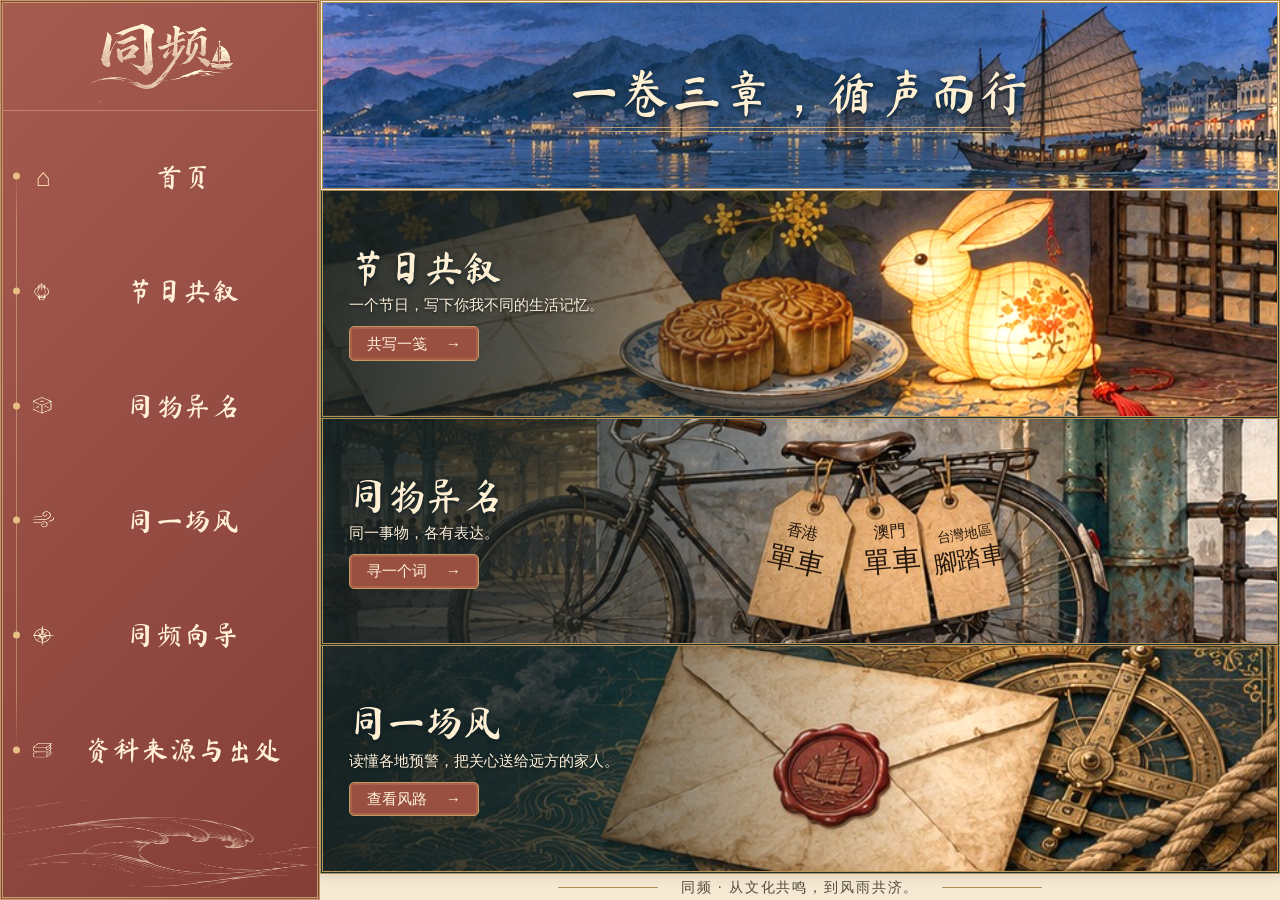
==== frontend/chapter-directory.html @ 0bf1185a "Apply approved cinnabar chapter directory" ====
<!doctype html>
<html lang="zh-CN">
<head>
<meta charset="utf-8">
<meta name="viewport" content="width=device-width, initial-scale=1">
<title>同频 · 篇章目录</title>
<style>
@font-face{font-family:Tongpin;src:url(assets/tongpin-brush.woff2) format("woff2");font-display:swap}
:root{color-scheme:light;--ink:#123832;--night:#082826;--gold:#b18b50;--line:#b18b507d;--paper:#f4e7cd;--song:"Songti SC",SimSun,serif;--brush:Tongpin,STXingkai,KaiTi,serif}
*{box-sizing:border-box}body{margin:0;color:var(--ink);font-family:var(--song);background:radial-gradient(ellipse at 60% 0,#fcf4e2,#ead8b5 115%);display:grid;grid-template-columns:clamp(170px,15vw,248px) minmax(0,1fr);min-height:100dvh}
a{text-decoration:none;color:inherit}button{font:inherit;color:inherit}a:focus-visible,button:focus-visible{outline:2px solid #c78c3d;outline-offset:4px}
aside{min-width:0;height:100dvh;position:sticky;top:0;overflow:auto;padding:clamp(20px,3vw,42px) clamp(13px,2vw,28px);color:#eee0bd;background:radial-gradient(ellipse at 20% 90%,#164744,transparent 65%),linear-gradient(150deg,#092623,#061d23);border-right:3px double #c5a366}
.brand{display:flex;align-items:center;justify-content:center;gap:12px;padding-bottom:27px;border-bottom:1px solid #b18b505c;font:clamp(32px,4vw,57px)/1 var(--brush);color:#f1d399}
.seal{display:grid;place-items:center;width:32px;height:43px;border:3px double #edd09b;border-radius:4px;background:#8c3627;color:#fff0cc;font:15px/1.05 KaiTi,var(--song);transform:rotate(-6deg)}
nav{margin-top:26px;position:relative;display:grid;gap:4px}
nav::before{content:"";position:absolute;left:12px;top:23px;bottom:23px;width:1px;background:linear-gradient(transparent,#c7a878 12% 88%,transparent)}
nav>a,nav>button{position:relative;display:flex;align-items:center;gap:13px;min-height:46px;width:100%;border:1px solid transparent;background:none;cursor:pointer;text-align:left;padding:6px 4px 6px 9px;font-size:clamp(14px,1.3vw,20px)}
nav>a::before,nav>button::before{content:"";width:6px;height:6px;flex:0 0 6px;border-radius:50%;background:#bfa370}
nav [aria-current],nav>a:hover,nav>button:hover{background:linear-gradient(90deg,#bf995027,transparent);color:#ffdf9e}
nav [aria-current]::before{background:#fff0be;box-shadow:0 0 9px 2px #d7a4558c}
main{min-width:0;padding:clamp(14px,2.4vw,42px);display:grid;grid-template-rows:auto repeat(3,minmax(149px,1fr)) auto;gap:clamp(10px,1.6vh,20px);min-height:100dvh}
.hero,.chapter{position:relative;isolation:isolate;overflow:hidden;border:3px double var(--gold);border-radius:11px;background:#f9ecd4;display:grid;align-content:center;padding:clamp(14px,2vw,34px);box-shadow:0 3px 10px #4f32151c}
.hero{min-height:clamp(130px,19vh,220px);--art:url(assets/directory-classical-harbor.jpg)}
.hero::before,.chapter::before{content:"";position:absolute;inset:0;z-index:-1;background-image:linear-gradient(90deg,#fbefd9 4%,#fbefd9 22%,#f7e9ceeb 35%,#f7e9ce59 51%,transparent 67%),var(--art);background-size:100% 100%,max(72%, 820px) auto;background-repeat:no-repeat;background-position:center,right center}
.hero h1{margin:0;font:clamp(30px,3.9vw,72px)/1.2 var(--brush);max-width:65%;letter-spacing:.025em}
.chapter h2{font:clamp(27px,3vw,52px)/1.13 var(--brush);margin:0 0 6px}
.chapter p{margin:0 0 10px;max-width:43%;font-size:clamp(13px,1.17vw,19px);line-height:1.4}
.chapter:nth-of-type(1){--art:url(assets/directory-classical-festival.jpg)}
.chapter:nth-of-type(2){--art:url(assets/directory-classical-words.jpg)}
.chapter:nth-of-type(3){--art:url(assets/directory-classical-storm.jpg)}
.cta{justify-self:start;border:1px solid #b87f4c;box-shadow:inset 0 0 0 2px #e5ac6b35;background:#943e2b;border-radius:5px;color:#fff0d7;padding:.42em 1.15em;font-size:clamp(14px,1.18vw,20px)}
.cta:hover{background:#793222}.cta span{margin-left:1em}
footer{text-align:center;font-size:clamp(12px,1vw,16px);letter-spacing:.13em;color:#524c37;padding:.3em 0}
dialog{width:min(530px,90vw);border:3px double var(--gold);border-radius:12px;background:#f8ebd2;color:var(--ink);padding:24px}dialog::backdrop{background:#061d23a0}dialog form{text-align:right}dialog button{cursor:pointer}dialog a{display:block;text-decoration:underline;margin:12px 0}
@media(max-width:720px){body{grid-template-columns:1fr}aside{position:static;height:auto;padding:10px;border-right:0;border-bottom:3px double #c5a366;display:grid;grid-template-columns:auto 1fr;gap:10px}.brand{font-size:25px;padding:0;border:0}.seal{display:none}nav{margin:0;display:flex;flex-wrap:wrap;gap:0}nav::before,nav>a::before,nav>button::before{display:none}nav>a,nav>button{width:auto;min-height:32px;font-size:13px;padding:4px 6px}main{min-height:0;padding:10px;grid-template-rows:auto repeat(3,minmax(140px,auto)) auto}.hero h1{max-width:78%}.chapter p{max-width:60%}.hero::before,.chapter::before{background-image:linear-gradient(90deg,#fbefd9 6%,#fbefd9 18%,#f7e9cecf 49%,transparent 88%),var(--art)}}
aside{
 background:radial-gradient(ellipse at 20% 93%,#662b2d,transparent 72%),linear-gradient(150deg,#521e26,#35141d);
}
.brand{display:block;padding-bottom:22px}
.brand img{
 display:block;width:100%;margin:auto;
 filter:grayscale(1) brightness(.78) contrast(1.85) sepia(.72);
 mix-blend-mode:screen;
}
@media(max-width:720px){
 .brand{padding:0;align-self:center}
 .brand img{width:66px}
}
.hero{justify-items:center;text-align:center}
.hero::before{
 background-image:linear-gradient(90deg,#f8ead3aa,#f9edd6e8 28%,#f9edd6ed 72%,#f8ead3aa),var(--art);
 background-size:100% 100%,cover;
 background-position:center;
}
.hero h1{max-width:100%;color:#123832}
.chapter::before{background-size:100% 100%,cover;background-position:center,right center}
body{grid-template-columns:clamp(118px,14vw,228px) minmax(0,1fr)}
aside{
 display:flex;flex-direction:column;gap:0;padding:0;
 background:linear-gradient(115deg,#e9cfd0,#dcb7bd);
 border:3px double #ad777b;color:#482d2c;
}
.brand{
 display:grid;place-items:center;padding:0;min-height:clamp(68px,12vh,116px);
 border-bottom:1px solid #ad777b70;color:#623339;
}
.brand-word{
 font:400 clamp(32px,4.6vw,68px)/1 "STXingkai","华文行楷",KaiTi,var(--brush);
 letter-spacing:.08em;padding-left:.08em;
}
nav{flex:1;margin:0;display:grid;grid-template-rows:repeat(6,minmax(52px,1fr));gap:0;padding:8px 4px}
nav::before,nav>a::before,nav>button::before{display:none}
nav>a,nav>button{
 display:grid;place-items:center;text-align:center;padding:8px 4px;
 width:100%;font:400 clamp(17px,2.1vw,32px)/1.25 var(--brush);
 letter-spacing:.045em;overflow-wrap:anywhere;
}
nav>a:hover,nav>button:hover{background:#fff0e23d;color:#623339}
@media(max-width:720px){
 aside{position:sticky;top:0;height:100dvh}
 .hero h1{font-size:clamp(22px,4.6vw,32px)}
}
@media(max-width:400px){
 body{grid-template-columns:94px minmax(0,1fr)}
 nav>a,nav>button{font-size:16px}
}
aside{
 background:linear-gradient(135deg,#a65b4f,#843e37);
 border-color:#c09a69;color:#fff0d7;
}
.brand{color:#ffe5bc;border-bottom-color:#edcc9c65}
nav>a:hover,nav>button:hover{background:#fff0d726;color:#fff8e8}
.chapter{color:#fff2d6;background:#193233;border-color:#b89459}
.chapter::before{
 background-image:linear-gradient(90deg,#131b1be8 0%,#131b1bbf 23%,#131b1b4d 47%,transparent 66%),var(--art);
 background-size:100% 100%,cover;
 background-position:center,right center;
}
.chapter h2,.chapter p{text-shadow:0 1px 3px #101616}
.chapter .cta{background:#8b4235;color:#fff3dc;border-color:#c59764}
.chapter .cta:hover{background:#a35645}
@media(max-width:720px){
 .chapter::before{background-image:linear-gradient(90deg,#131b1be8,#131b1bbf 36%,#131b1b38 66%,transparent),var(--art)}
}
.hero::before{
 background-image:linear-gradient(90deg,#f8ead38a,#f9edd6c9 28%,#f9edd6cf 72%,#f8ead38a),var(--art);
}
.hero h1{
 font-family:"STXingkai","华文行楷",KaiTi,var(--brush);
 font-weight:400;letter-spacing:.045em;text-shadow:0 1px 4px #fff3da80;
}
main{padding-inline-start:0}
.hero,.chapter{border-start-start-radius:0;border-end-start-radius:0}
aside{isolation:isolate}
nav{position:relative;padding-inline:clamp(7px,1.25vw,22px) 4px}
nav::before{
 display:block;left:clamp(8px,1vw,17px);top:8.5%;bottom:8.5%;
 background:linear-gradient(transparent,#f1ce946e 9% 91%,transparent);
}
nav>a,nav>button{padding-inline:clamp(6px,1vw,18px) 4px}
nav>a::before,nav>button::before{
 display:block;position:absolute;left:calc(clamp(8px,1vw,17px) - clamp(7px,1.25vw,22px) - 4px);
 top:50%;transform:translateY(-50%);width:7px;height:7px;background:#e8bf85;
}
nav>a:hover::before,nav>button:hover::before,
nav>a:focus-visible::before,nav>button:focus-visible::before{
 background:#fff0c8;box-shadow:0 0 9px #efba83;
}
aside::after{
 content:"";position:absolute;z-index:-1;pointer-events:none;inset:auto 0 0;
 height:clamp(52px,11vh,106px);opacity:.55;
 background:
  repeating-radial-gradient(ellipse at 16% 160%,transparent 0 8px,#ecc38c 9px 10px,transparent 11px 15px),
  repeating-radial-gradient(ellipse at 95% 150%,transparent 0 9px,#e2a972 10px 11px,transparent 12px 16px);
 mask-image:linear-gradient(transparent,#000 84%);
}
nav{padding-bottom:clamp(48px,10vh,100px)}
nav::before{top:7%;bottom:calc(clamp(48px,10vh,100px) + 7%)}
nav>a,nav>button{
 display:grid;grid-template-columns:22px minmax(0,1fr);align-items:center;gap:5px;
}
.nav-icon{
 width:22px;height:22px;display:block;
 background:url(assets/directory-gold-icons.png) right var(--icon-y) / 36px 258px no-repeat;
 filter:grayscale(1) brightness(.82) contrast(1.9) sepia(.8);mix-blend-mode:screen;
}
.nav-icon.home{background:none;font:25px/1 Georgia,serif;filter:none;color:#eac48d}
.nav-icon.home::after{content:"⌂"}
.nav-icon.festival{--icon-y:-54px}.nav-icon.words{--icon-y:-97px}
.nav-icon.storm{--icon-y:-139px}.nav-icon.guide{--icon-y:-181px}.nav-icon.sources{--icon-y:-224px}
aside::after{
 height:clamp(54px,13vh,130px);opacity:.72;
 background:url(assets/directory-gold-waves.png) left center/108% 108% no-repeat;
 filter:grayscale(1) brightness(.75) contrast(1.8) sepia(.85);
 mix-blend-mode:screen;mask-image:linear-gradient(transparent,#000 38%);
}
.tag-window{position:absolute;inset:0;container-type:size;pointer-events:none;z-index:-1;overflow:hidden}
.tag-image{position:absolute;right:0;top:50%;transform:translateY(-50%);width:max(100%,calc(100cqh * 12.70));aspect-ratio:2172/171;container-type:inline-size}
.bike-tag{
 position:absolute;top:54%;transform:translate(-50%,-50%) rotate(var(--tilt));
 display:grid;text-align:center;white-space:nowrap;color:#312418;
 font:400 clamp(11px,1.05cqw,38px)/1.05 "STXingkai","华文行楷",KaiTi,var(--brush);
}
.bike-tag small{font:600 .57em/1.6 var(--song);letter-spacing:0}
.hong-kong{left:83.25%;--tilt:12deg}.macao{left:86.48%;--tilt:-5deg}.taiwan{left:89.15%;--tilt:-10deg}
@media(max-height:550px){nav{padding-bottom:44px}}
.bike-tag{
 top:58%;font-family:"STZhongsong","华文中宋","PMingLiU",var(--song);font-size:clamp(13px,1cqw,36px);font-weight:400;line-height:1.18;
 color:#24170d;text-shadow:none;
}
.bike-tag small{font-family:inherit;font-weight:400}
.bike-tag.taiwan{font-size:clamp(11px,.85cqw,30px)}
@media(max-width:720px){
 nav>a,nav>button{font-size:14px;letter-spacing:0;gap:1px;padding-inline:4px 2px;grid-template-columns:20px minmax(0,1fr)}
 nav>a span,nav>button span{max-width:100%}
 .chapter.vocabulary::before{background-image:linear-gradient(90deg,#131b1beb,#131b1bb2 20%,#131b1b18 34%,transparent 44%),var(--art)}
 .chapter.vocabulary p{max-width:36%}
}
@media(min-width:721px){
 .chapter.vocabulary::before{background-image:linear-gradient(90deg,#131b1be8,#131b1bb6 24%,#131b1b26 49%,transparent 62%),var(--art)}
}
.brand img{width:clamp(72px,76%,175px);margin:0 auto}
main{gap:0}
.hero,.chapter{border-radius:0}
.chapter{border-top:0}
.hero h1{
 position:relative;padding:.08em .22em .19em;
 font-family:var(--brush);letter-spacing:.025em;text-shadow:none;
}
.hero h1::after{
 content:"";position:absolute;inset:auto 0 0;height:3px;
 border-block:1px solid #b78a49a0;
 mask-image:linear-gradient(90deg,transparent,#000 12% 88%,transparent);
}
footer{display:flex;align-items:center;justify-content:center;gap:clamp(8px,1.8vw,26px);padding:.65em 5px .3em}
footer::before,footer::after{
 content:"";width:min(12%,100px);height:1px;background:#b38d54;flex-shrink:0;
}
@media(max-width:720px){.chapter.vocabulary p{max-width:24%}}
html,body{height:100%;overflow:hidden}
body{height:100dvh;min-height:0}
main{
 height:100dvh;min-height:0;padding:0;
 grid-template-rows:minmax(0,.84fr) repeat(3,minmax(0,1fr)) auto;
}
.hero,.chapter{min-height:0;padding-block:0}
aside{height:100dvh;min-height:0;overflow:hidden}
nav{min-height:0;grid-template-rows:repeat(6,minmax(0,1fr))}
nav>a,nav>button{min-height:0}
footer{margin:0;padding:4px 6px;line-height:1.25;font-size:clamp(10px,1.6vh,16px)}
@media(max-height:690px){
 .chapter h2{font-size:clamp(19px,4.6vh,32px);margin-bottom:3px}
 .chapter p{font-size:clamp(11px,2vh,14px);margin-bottom:5px}
 .chapter .cta{font-size:clamp(11px,2.1vh,15px);padding-block:.28em}
 .hero h1{font-size:clamp(21px,5.2vh,48px)}
}
dialog{max-height:90dvh;overflow:auto}
.hero::before{
 background-image:linear-gradient(90deg,#112b3624,#12263070 33%,#12263070 67%,#112b3624),var(--art);
}
.hero h1{color:#ffedc4;text-shadow:0 2px 5px #0e2028}
.hero h1::after{border-color:#e9bd77bc}
</style>
<link rel="stylesheet" href="directory-lighting.css"></head>
<body>
<aside>
  <a class="brand" href="index.html#home"><img src="assets/directory-classic-logo.png" alt="同频"></a>
  <nav aria-label="主导航">
    <a href="index.html#home"><i class="nav-icon home" aria-hidden="true"></i><span>首页</span></a>

    <a href="index.html#culture"><i class="nav-icon festival" aria-hidden="true"></i><span>节日共叙</span></a>
    <a href="index.html#words"><i class="nav-icon words" aria-hidden="true"></i><span>同物异名</span></a>
    <a href="index.html#storm"><i class="nav-icon storm" aria-hidden="true"></i><span>同一场风</span></a>
    <button type="button" data-dialog="guide"><i class="nav-icon guide" aria-hidden="true"></i><span>同频向导</span></button>
    <button type="button" data-dialog="sources"><i class="nav-icon sources" aria-hidden="true"></i><span>资料来源与出处</span></button>
  </nav>
</aside>
<main id="directory">
  <header class="hero"><h1>一卷三章，循声而行</h1></header>
  <section class="chapter">
    <h2>节日共叙</h2>
    <p>一个节日，写下你我不同的生活记忆。</p>
    <a class="cta" href="index.html#culture">共写一笺 <span aria-hidden="true">→</span></a>
  </section>
  <section class="chapter vocabulary">
    <div class="tag-window">
      <div class="tag-image">
        <span class="bike-tag hong-kong"><small>香港</small>單車</span>
        <span class="bike-tag macao"><small>澳門</small>單車</span>
        <span class="bike-tag taiwan"><small>台灣地區</small>腳踏車</span>
      </div>
    </div>
    <h2>同物异名</h2>
    <p>同一事物，各有表达。</p>
    <a class="cta" href="index.html#words">寻一个词 <span aria-hidden="true">→</span></a>
  </section>
  <section class="chapter">
    <h2>同一场风</h2>
    <p>读懂各地预警，把关心送给远方的家人。</p>
    <a class="cta" href="index.html#storm">查看风路 <span aria-hidden="true">→</span></a>
  </section>
  <footer>同频 · 从文化共鸣，到风雨共济。</footer>
</main>
<script>
document.addEventListener("click", event => {
  const control = event.target.closest("a[href], button[data-dialog]");
  if (!control || window.parent === window) return;
  const action = control.dataset.dialog || control.hash.slice(1);
  if (!["home", "culture", "words", "storm", "guide", "sources"].includes(action)) return;
  event.preventDefault();
  window.parent.postMessage({ type: "tongpin-directory", action }, location.origin);
});
</script></body>
</html>
---- frontend/directory-lighting.css ----
body{grid-template-columns:320px minmax(0,1fr);background:#f5e9d3}
.hero::before{
 background-image:linear-gradient(90deg,#18333d05,#25373f54 34%,#25373f54 67%,#18333d05),var(--art);
 filter:brightness(1.13) saturate(.95);
}
.chapter::before{filter:brightness(1.15) saturate(.96)}
.hero h1,.chapter h2{color:#fff0d4;text-shadow:0 2px 5px #0d1c24}
.chapter p{color:#fff2db}
.chapter .cta{background:#9a5040}
@media(max-width:1100px){
 body{grid-template-columns:clamp(116px,28vw,320px) minmax(0,1fr)}
}
@media(max-width:400px){
 body{grid-template-columns:100px minmax(0,1fr)}
}@media(max-width:720px){
 .chapter.vocabulary::before{background-position:center,right -64px center}
 .chapter.vocabulary .tag-image{right:-64px}
 .chapter.vocabulary .cta{padding-inline:.65em}
}
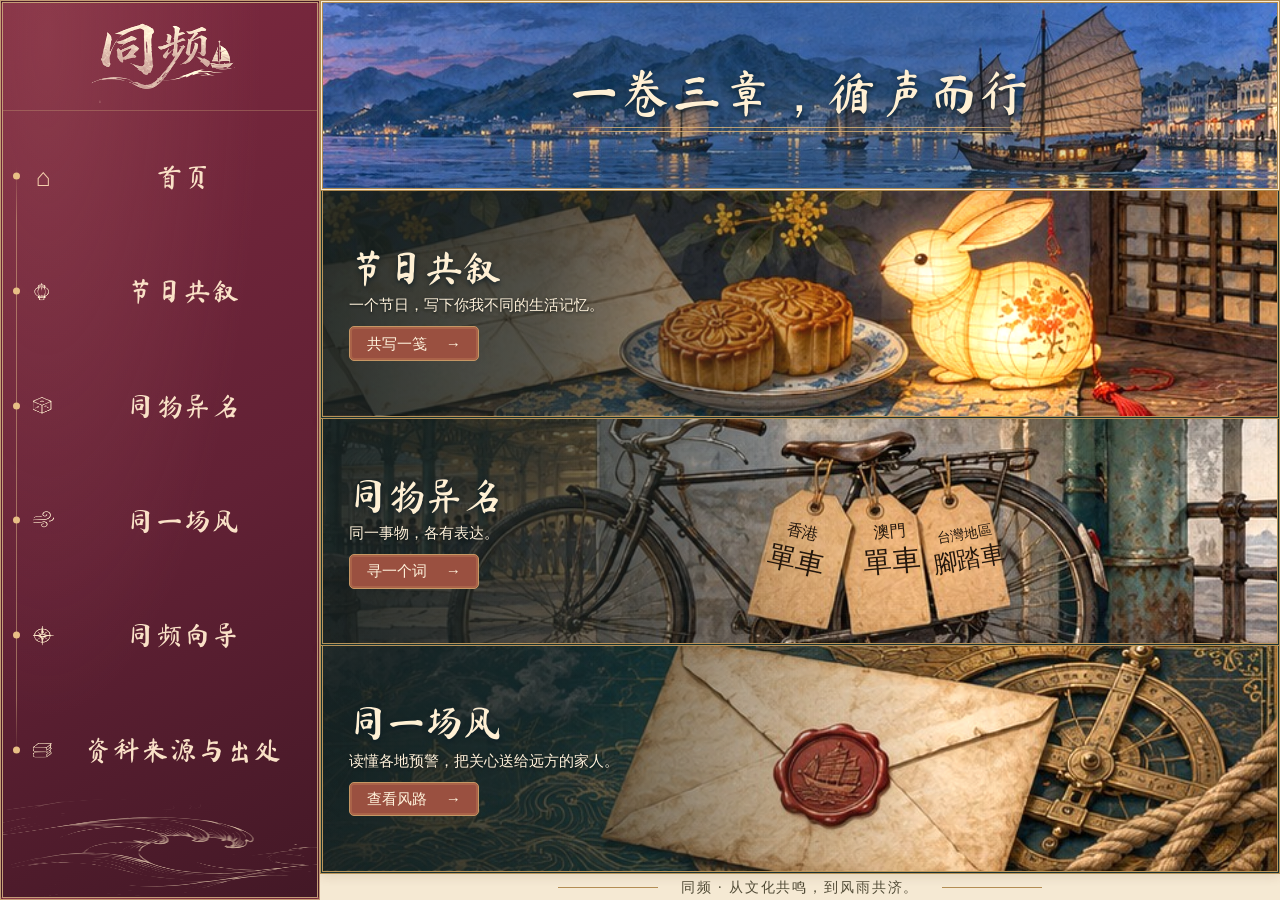
==== commit c00d2b89: "Apply approved Tongpin homepage and chapter refinements" ====
--- a/frontend/chapter-directory.html
+++ b/frontend/chapter-directory.html
@@ -221,7 +221,7 @@
 .hero h1{color:#ffedc4;text-shadow:0 2px 5px #0e2028}
 .hero h1::after{border-color:#e9bd77bc}
 </style>
-<link rel="stylesheet" href="directory-lighting.css"></head>
+<link rel="stylesheet" href="directory-lighting.css"><link rel="stylesheet" href="sidebar.css?v=wine-red"></head>
 <body>
 <aside>
   <a class="brand" href="index.html#home"><img src="assets/directory-classic-logo.png" alt="同频"></a>
--- a/frontend/sidebar.css
+++ b/frontend/sidebar.css
@@ -0,0 +1,79 @@
+:root{
+ --rail-red:radial-gradient(ellipse at 14% 4%,#b9676b48,transparent 56%),linear-gradient(154deg,#7c293f,#622135 57%,#431826);
+ --rail-gold:#c49c76;
+ --rail-text:#f9e1c7;
+ --rail-selected:linear-gradient(90deg,#dda98246,#dda98214);
+}
+body>aside,body.scroll-edition:is([data-page=culture],[data-page=words],[data-page=storm])>#studioRail{
+ background:var(--rail-red)!important;border-color:var(--rail-gold)!important;color:var(--rail-text);
+}
+body>aside .brand{border-bottom-color:#c49c7660}
+body>aside nav>a[aria-current="page"]{background:var(--rail-selected);color:#fff0d9;border-block-color:#dda98248}
+body.scroll-edition:is([data-page=culture],[data-page=words],[data-page=storm]){
+ --rail:320px!important;
+}
+body.scroll-edition:is([data-page=culture],[data-page=words],[data-page=storm])>#studioRail{
+ padding:0!important;overflow:auto;isolation:isolate;
+}
+body.scroll-edition:is([data-page=culture],[data-page=words],[data-page=storm])>#studioRail::after{
+ content:"";display:block!important;position:absolute;z-index:-1;pointer-events:none;inset:auto 0 0;
+ height:clamp(54px,13vh,130px);opacity:.68;
+ background:url("assets/directory-gold-waves.png") left center/108% 108% no-repeat;
+ filter:grayscale(1) brightness(.75) contrast(1.8) sepia(.85);mix-blend-mode:screen;
+ mask-image:linear-gradient(transparent,#000 38%);
+}
+body.scroll-edition:is([data-page=culture],[data-page=words],[data-page=storm])>#studioRail .brand{
+ position:relative;flex:0 0 auto;display:block!important;width:100%;min-height:clamp(58px,13vh,112px);
+ background:transparent!important;
+ border-bottom:1px solid #c49c7660!important;
+}
+body.scroll-edition:is([data-page=culture],[data-page=words],[data-page=storm])>#studioRail .brand::after{
+ content:"";position:absolute;inset:0;background:url("assets/directory-classic-logo.png") center/auto 68% no-repeat;
+ filter:grayscale(1) brightness(.85) contrast(1.85) sepia(.82);
+ mix-blend-mode:screen;pointer-events:none;
+}
+body.scroll-edition:is([data-page=culture],[data-page=words],[data-page=storm])>#studioRail nav:not(#studioLinks){display:none!important}
+body.scroll-edition:is([data-page=culture],[data-page=words],[data-page=storm])>#studioRail #studioLinks{
+ display:grid!important;position:relative!important;inset:auto!important;flex:1;align-content:stretch;
+ grid-template-rows:repeat(7,minmax(0,1fr));gap:0!important;width:100%!important;min-height:310px;
+ margin:0!important;padding:5px 5px clamp(28px,9vh,95px) 14px!important;background:transparent!important;
+}
+#studioRail #studioLinks::before{
+ content:"";display:block;position:absolute;top:6%;bottom:17%;left:13px;width:1px;
+ background:linear-gradient(transparent,#f1ce946e 9% 91%,transparent);
+}
+body.scroll-edition #studioRail #studioLinks button{
+ position:relative!important;display:grid!important;grid-template-columns:23px minmax(0,1fr);align-items:center;
+ width:100%;min-height:0;text-align:center;padding:4px 3px 4px 13px!important;
+ color:var(--rail-text)!important;border:1px solid transparent!important;border-radius:0;
+ font:400 clamp(13px,1.9vw,29px)/1.2 TongpinBrush,KaiTi,serif;text-shadow:none!important;
+}
+body.scroll-edition #studioRail #studioLinks button::before{
+ content:"";position:absolute;top:50%;left:-5px;width:7px;height:7px;transform:translateY(-50%);
+ border-radius:50%;background:#e8bf85;
+}
+body.scroll-edition #studioRail #studioLinks button:is(:hover,:focus-visible,[aria-current="page"]){
+ background:var(--rail-selected)!important;color:#fff0d9!important;border-block-color:#dda98248!important;
+}
+#studioLinks .nav-icon{
+ width:22px;height:22px;display:block;background:url("assets/directory-gold-icons.png") right var(--icon-y)/36px 258px no-repeat;
+ filter:grayscale(1) brightness(.82) contrast(1.9) sepia(.8);mix-blend-mode:screen;
+}
+#studioLinks :is(.home,.chapters){background:none;font:25px/1 Georgia,serif;filter:none;color:#eac48d}
+#studioLinks .home::after{content:"⌂"}
+#studioLinks .chapters::after{content:"▤"}
+#studioLinks .festival{--icon-y:-54px}
+#studioLinks .words{--icon-y:-97px}
+#studioLinks .storm{--icon-y:-139px}
+#studioLinks .guide{--icon-y:-181px}
+#studioLinks .sources{--icon-y:-224px}
+@media(max-width:1100px){
+ body.scroll-edition:is([data-page=culture],[data-page=words],[data-page=storm]){--rail:clamp(116px,28vw,320px)!important}
+}
+@media(max-width:660px){
+ body.scroll-edition:is([data-page=culture],[data-page=words],[data-page=storm]){--rail:clamp(94px,25vw,160px)!important}
+}
+@media(max-width:440px){
+ body.scroll-edition #studioRail #studioLinks button{grid-template-columns:1fr;padding-inline:4px!important}
+ #studioLinks .nav-icon{display:none}
+}
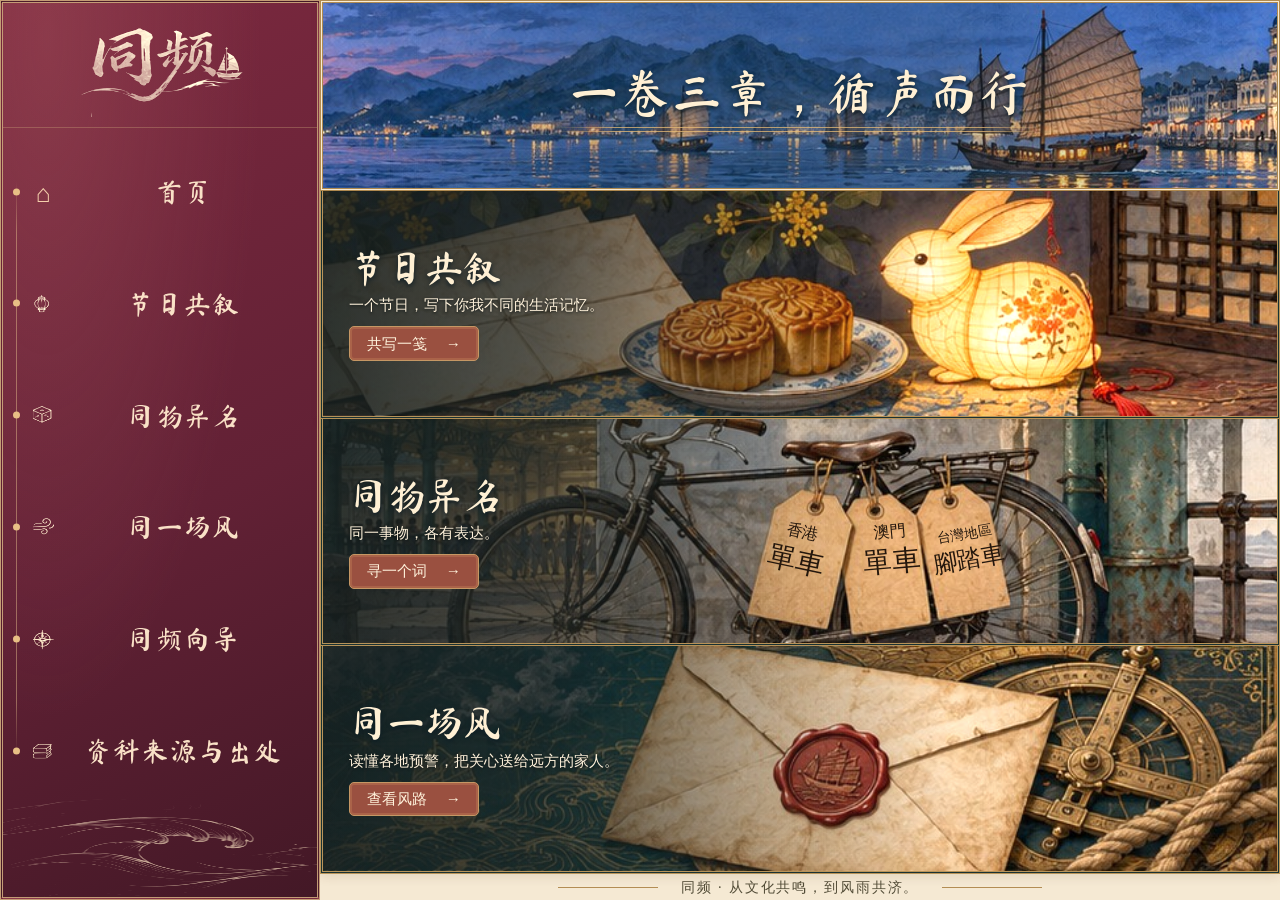
==== commit f4df2f22: "Apply approved Feibai title and sticky search design" ====
--- a/frontend/chapter-directory.html
+++ b/frontend/chapter-directory.html
@@ -179,7 +179,7 @@
 @media(min-width:721px){
  .chapter.vocabulary::before{background-image:linear-gradient(90deg,#131b1be8,#131b1bb6 24%,#131b1b26 49%,transparent 62%),var(--art)}
 }
-.brand img{width:clamp(72px,76%,175px);margin:0 auto}
+.brand img{width:min(84%,235px);max-height:100%;object-fit:contain;margin:0 auto}
 main{gap:0}
 .hero,.chapter{border-radius:0}
 .chapter{border-top:0}
--- a/frontend/sidebar.css
+++ b/frontend/sidebar.css
@@ -28,7 +28,7 @@
  border-bottom:1px solid #c49c7660!important;
 }
 body.scroll-edition:is([data-page=culture],[data-page=words],[data-page=storm])>#studioRail .brand::after{
- content:"";position:absolute;inset:0;background:url("assets/directory-classic-logo.png") center/auto 68% no-repeat;
+ content:"";position:absolute;inset:0;background:url("assets/directory-classic-logo.png") center/min(84%,235px) auto no-repeat;
  filter:grayscale(1) brightness(.85) contrast(1.85) sepia(.82);
  mix-blend-mode:screen;pointer-events:none;
 }
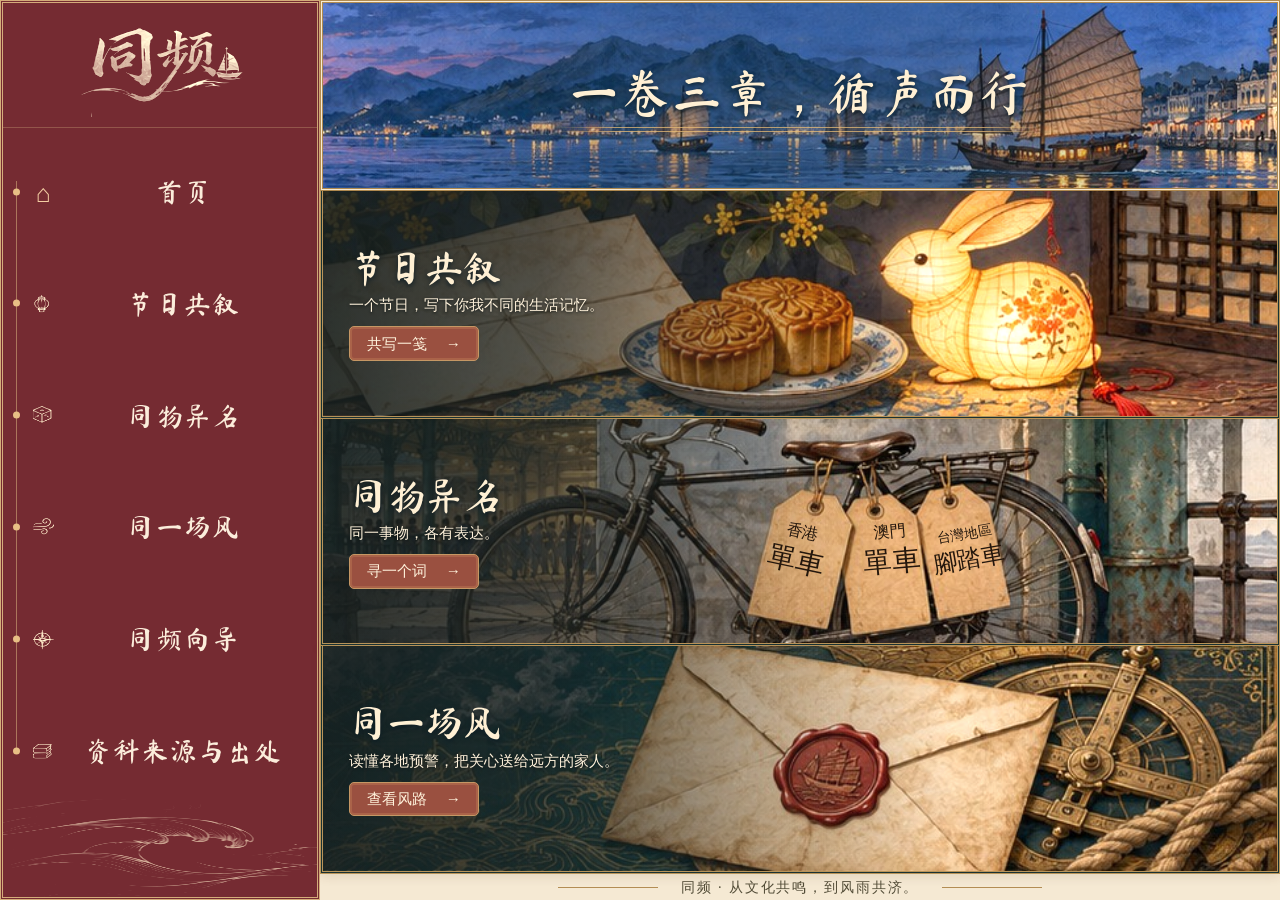
==== commit 5c672e42: "Apply approved dark red rail and chapter headings" ====
--- a/frontend/chapter-directory.html
+++ b/frontend/chapter-directory.html
@@ -221,7 +221,7 @@
 .hero h1{color:#ffedc4;text-shadow:0 2px 5px #0e2028}
 .hero h1::after{border-color:#e9bd77bc}
 </style>
-<link rel="stylesheet" href="directory-lighting.css"><link rel="stylesheet" href="sidebar.css?v=wine-red"></head>
+<link rel="stylesheet" href="directory-lighting.css"><link rel="stylesheet" href="sidebar.css?v=dark-red"></head>
 <body>
 <aside>
   <a class="brand" href="index.html#home"><img src="assets/directory-classic-logo.png" alt="同频"></a>
--- a/frontend/sidebar.css
+++ b/frontend/sidebar.css
@@ -1,13 +1,14 @@
 :root{
- --rail-red:radial-gradient(ellipse at 14% 4%,#b9676b48,transparent 56%),linear-gradient(154deg,#7c293f,#622135 57%,#431826);
- --rail-gold:#c49c76;
- --rail-text:#f9e1c7;
- --rail-selected:linear-gradient(90deg,#dda98246,#dda98214);
+ --rail-red:#752b32;
+ --rail-gold:#d5ad7b;
+ --rail-text:#fbeddb;
+ --rail-selected:#883d43;
 }
 body>aside,body.scroll-edition:is([data-page=culture],[data-page=words],[data-page=storm])>#studioRail{
  background:var(--rail-red)!important;border-color:var(--rail-gold)!important;color:var(--rail-text);
 }
 body>aside .brand{border-bottom-color:#c49c7660}
+body>aside nav::before{background:var(--rail-gold);opacity:.58}
 body>aside nav>a[aria-current="page"]{background:var(--rail-selected);color:#fff0d9;border-block-color:#dda98248}
 body.scroll-edition:is([data-page=culture],[data-page=words],[data-page=storm]){
  --rail:320px!important;
@@ -40,7 +41,7 @@
 }
 #studioRail #studioLinks::before{
  content:"";display:block;position:absolute;top:6%;bottom:17%;left:13px;width:1px;
- background:linear-gradient(transparent,#f1ce946e 9% 91%,transparent);
+ background:var(--rail-gold);opacity:.58;
 }
 body.scroll-edition #studioRail #studioLinks button{
  position:relative!important;display:grid!important;grid-template-columns:23px minmax(0,1fr);align-items:center;
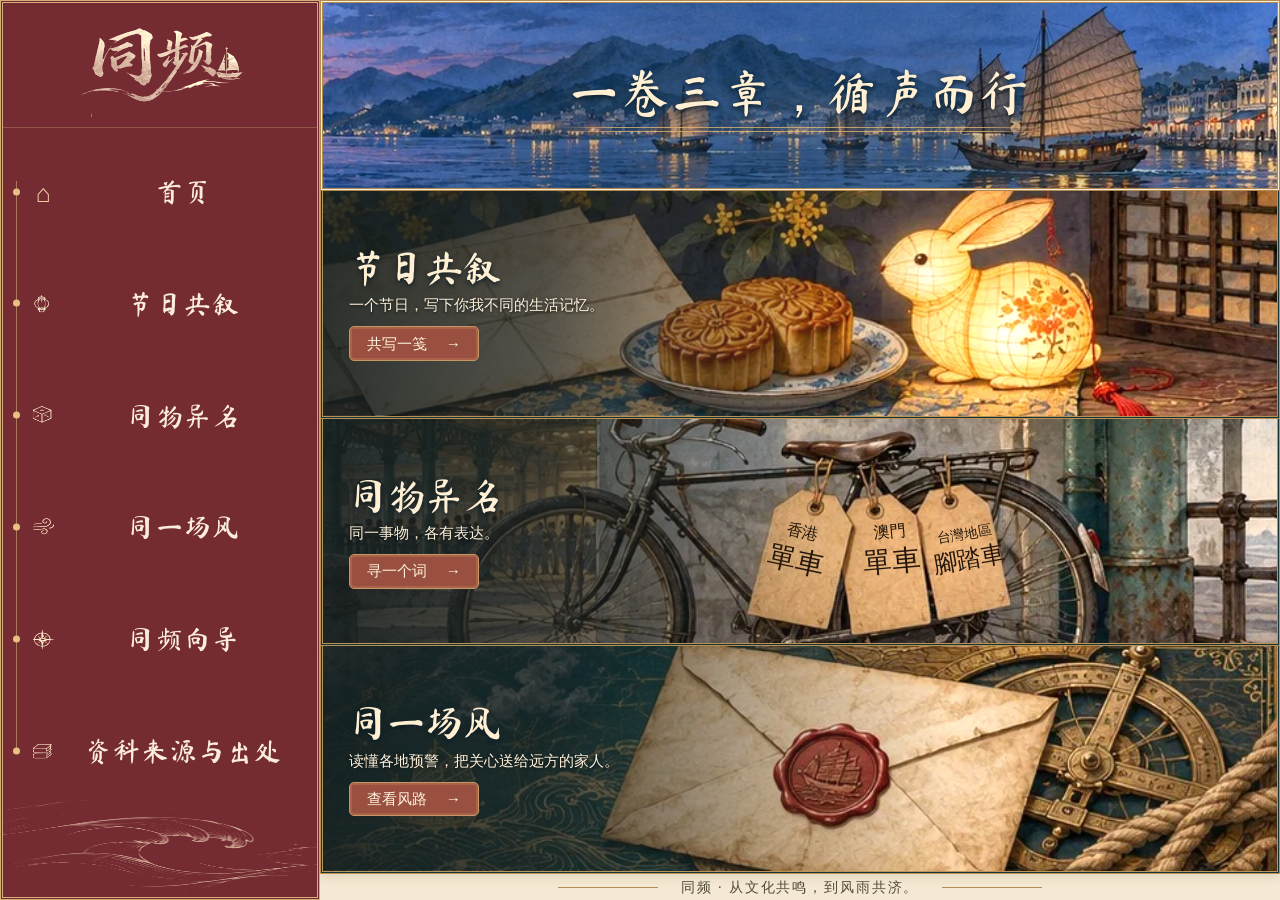
==== commit 7be5321c: "Speed up festival and chapter artwork loading" ====
--- a/frontend/chapter-directory.html
+++ b/frontend/chapter-directory.html
@@ -20,14 +20,14 @@
 nav [aria-current]::before{background:#fff0be;box-shadow:0 0 9px 2px #d7a4558c}
 main{min-width:0;padding:clamp(14px,2.4vw,42px);display:grid;grid-template-rows:auto repeat(3,minmax(149px,1fr)) auto;gap:clamp(10px,1.6vh,20px);min-height:100dvh}
 .hero,.chapter{position:relative;isolation:isolate;overflow:hidden;border:3px double var(--gold);border-radius:11px;background:#f9ecd4;display:grid;align-content:center;padding:clamp(14px,2vw,34px);box-shadow:0 3px 10px #4f32151c}
-.hero{min-height:clamp(130px,19vh,220px);--art:url(assets/directory-classical-harbor.jpg)}
+.hero{min-height:clamp(130px,19vh,220px);--art:url(assets/directory-classical-harbor-fast.webp)}
 .hero::before,.chapter::before{content:"";position:absolute;inset:0;z-index:-1;background-image:linear-gradient(90deg,#fbefd9 4%,#fbefd9 22%,#f7e9ceeb 35%,#f7e9ce59 51%,transparent 67%),var(--art);background-size:100% 100%,max(72%, 820px) auto;background-repeat:no-repeat;background-position:center,right center}
 .hero h1{margin:0;font:clamp(30px,3.9vw,72px)/1.2 var(--brush);max-width:65%;letter-spacing:.025em}
 .chapter h2{font:clamp(27px,3vw,52px)/1.13 var(--brush);margin:0 0 6px}
 .chapter p{margin:0 0 10px;max-width:43%;font-size:clamp(13px,1.17vw,19px);line-height:1.4}
-.chapter:nth-of-type(1){--art:url(assets/directory-classical-festival.jpg)}
-.chapter:nth-of-type(2){--art:url(assets/directory-classical-words.jpg)}
-.chapter:nth-of-type(3){--art:url(assets/directory-classical-storm.jpg)}
+.chapter:nth-of-type(1){--art:url(assets/directory-classical-festival-fast.webp)}
+.chapter:nth-of-type(2){--art:url(assets/directory-classical-words-fast.webp)}
+.chapter:nth-of-type(3){--art:url(assets/directory-classical-storm-fast.webp)}
 .cta{justify-self:start;border:1px solid #b87f4c;box-shadow:inset 0 0 0 2px #e5ac6b35;background:#943e2b;border-radius:5px;color:#fff0d7;padding:.42em 1.15em;font-size:clamp(14px,1.18vw,20px)}
 .cta:hover{background:#793222}.cta span{margin-left:1em}
 footer{text-align:center;font-size:clamp(12px,1vw,16px);letter-spacing:.13em;color:#524c37;padding:.3em 0}
